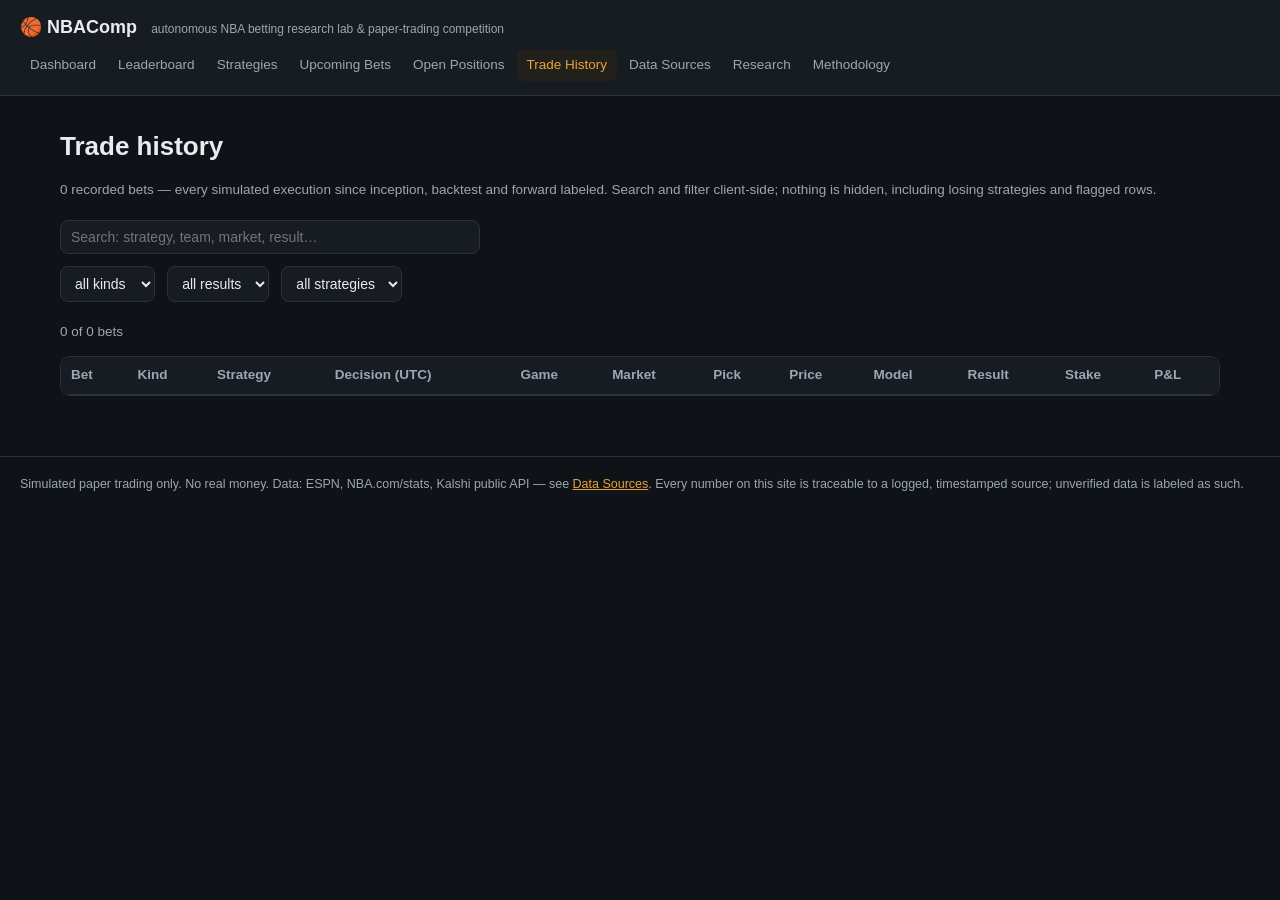
==== history.html @ b3c76310 "NBAComp v1: autonomous collection + backtest + paper-trading system, site, CI - Collectors: ESPN (sc" ====
<!DOCTYPE html>
<html lang="en"><head><meta charset="utf-8">
<meta name="viewport" content="width=device-width, initial-scale=1">
<title>Trade History — NBAComp</title>
<link rel="stylesheet" href="style.css"></head>
<body>
<header><div class="brand"><a href="index.html">🏀 NBAComp</a>
<span class="tag">autonomous NBA betting research lab &amp; paper-trading competition</span></div>
<nav><a href="index.html">Dashboard</a><a href="leaderboard.html">Leaderboard</a><a href="strategies.html">Strategies</a><a href="upcoming.html">Upcoming Bets</a><a href="positions.html">Open Positions</a><a href="history.html" class="active">Trade History</a><a href="sources.html">Data Sources</a><a href="research.html">Research</a><a href="methodology.html">Methodology</a></nav></header>
<main>
<h1>Trade history</h1>
<p class="muted">0 recorded bets — every simulated execution since inception, backtest and forward
labeled. Search and filter client-side; nothing is hidden, including losing strategies and flagged rows.</p>
<input id="q" type="search" placeholder="Search: strategy, team, market, result…">
<div class="filters">
  <select id="f_kind"><option value="">all kinds</option><option>forward</option><option>backtest</option></select>
  <select id="f_result"><option value="">all results</option><option>win</option><option>loss</option>
    <option>push</option><option>pending</option></select>
  <select id="f_strat"><option value="">all strategies</option></select>
</div>
<p id="count" class="muted"></p>
<div class="twrap"><table id="hist"><thead><tr>
<th>Bet</th><th>Kind</th><th>Strategy</th><th>Decision (UTC)</th><th>Game</th><th>Market</th>
<th>Pick</th><th>Price</th><th>Model</th><th>Result</th><th>Stake</th><th>P&L</th></tr></thead>
<tbody></tbody></table></div>
<script>
const DATA = [];
const tb = document.querySelector('#hist tbody');
const sel = document.getElementById('f_strat');
[...new Set(DATA.map(d => d.username))].sort().forEach(u => {
  const o = document.createElement('option'); o.textContent = u; sel.appendChild(o);});
function render() {
  const q = document.getElementById('q').value.toLowerCase();
  const k = document.getElementById('f_kind').value;
  const rs = document.getElementById('f_result').value;
  const st = document.getElementById('f_strat').value;
  const rows = DATA.filter(d =>
    (!k || d.kind === k) && (!rs || d.result === rs) && (!st || d.username === st) &&
    (!q || JSON.stringify(d).toLowerCase().includes(q)));
  document.getElementById('count').textContent = rows.length + ' of ' + DATA.length + ' bets';
  tb.innerHTML = rows.slice(0, 400).map(d =>
    `<tr><td class="mono">${d.bet_id}</td><td>${d.kind}</td>
     <td>${d.username}</td><td>${d.decision_utc}</td>
     <td>${d.game_label || ''}</td><td>${d.market}</td><td>${d.selection}</td>
     <td>${d.price} ${d.price_format}</td>
     <td>${d.model_prob == null ? '—' : (+d.model_prob).toFixed(3)}</td>
     <td class="${d.result}">${d.result}</td>
     <td>${$}${(d.stake_usd || 0).toFixed(2)}</td>
     <td class="${(d.pnl_usd || 0) >= 0 ? 'pos' : 'neg'}">${d.pnl_usd == null ? '—' : (+d.pnl_usd).toFixed(2)}</td></tr>`
  ).join('');
}
['q', 'f_kind', 'f_result', 'f_strat'].forEach(id =>
  document.getElementById(id).addEventListener('input', render));
render();
</script>
</main>
<footer>Simulated paper trading only. No real money. Data: ESPN, NBA.com/stats, Kalshi public API —
see <a href="sources.html">Data Sources</a>. Every number on this site is traceable to a logged,
timestamped source; unverified data is labeled as such.</footer>
</body></html>
---- style.css ----
:root { --bg:#0f1216; --panel:#171c23; --ink:#e8ecf1; --muted:#9aa7b4; --line:#2a323c;
        --accent:#e8a33d; --good:#3fb96b; --bad:#e05252; --mono:ui-monospace,Menlo,monospace; }
* { box-sizing:border-box; }
body { margin:0; background:var(--bg); color:var(--ink);
       font:15px/1.55 -apple-system,"Segoe UI",Roboto,Helvetica,Arial,sans-serif; }
header { padding:14px 20px; border-bottom:1px solid var(--line); background:var(--panel);
         position:sticky; top:0; z-index:5; }
.brand a { color:var(--ink); font-weight:700; font-size:18px; text-decoration:none; }
.brand .tag { color:var(--muted); margin-left:10px; font-size:12px; }
nav { margin-top:8px; display:flex; flex-wrap:wrap; gap:2px; }
nav a { color:var(--muted); text-decoration:none; padding:5px 10px; border-radius:6px; font-size:13.5px; }
nav a:hover { color:var(--ink); background:#222a34; }
nav a.active { color:var(--accent); background:#22201a; }
main { max-width:1200px; margin:0 auto; padding:20px; }
h1,h2 { font-weight:700; } h1 { font-size:26px; margin:.4em 0; } h2 { font-size:19px; margin-top:1.6em; }
a { color:var(--accent); }
.muted { color:var(--muted); font-size:13.5px; } .small { font-size:12px; }
.mono { font-family:var(--mono); font-size:12.5px; color:var(--muted); }
.hero { padding:18px 0 6px; } .hero h1 { margin:0 0 6px; }
.cards { display:grid; grid-template-columns:repeat(auto-fit,minmax(180px,1fr)); gap:12px; margin:14px 0; }
.card { background:var(--panel); border:1px solid var(--line); border-radius:10px; padding:12px 14px; }
.card .k { color:var(--muted); font-size:12.5px; } .card .v { font-size:22px; font-weight:700; margin-top:2px; }
.twrap { overflow-x:auto; border:1px solid var(--line); border-radius:10px; margin:10px 0; }
table { border-collapse:collapse; width:100%; font-size:13.5px; }
th { text-align:left; color:var(--muted); font-weight:600; padding:8px 10px; border-bottom:1px solid var(--line);
     white-space:nowrap; background:var(--panel); position:sticky; top:0;}
td { padding:7px 10px; border-bottom:1px solid var(--line); vertical-align:top; }
tr:last-child td { border-bottom:none; }
.win,.pos { color:var(--good); font-weight:600; } .loss,.neg,.bad { color:var(--bad); font-weight:600; }
.push,.void { color:var(--muted); }
.empty { color:var(--muted); background:var(--panel); border:1px dashed var(--line);
         padding:14px; border-radius:10px; }
.pill { display:inline-block; background:#222a34; color:var(--muted); border-radius:999px;
        padding:2px 10px; font-size:11.5px; margin-left:6px; vertical-align:middle; }
.pill.status { background:#1c2a22; color:var(--good); }
.strategy-card { background:var(--panel); border:1px solid var(--line); border-radius:12px;
                 padding:16px 20px; margin:18px 0; }
.strategy-card h2 { margin-top:0; } .username { color:var(--muted); margin-top:-6px; }
.rules { columns:1; } .perf { background:#12161c; border:1px solid var(--line); border-radius:8px;
         padding:8px 12px; margin:8px 0; font-size:13.5px; }
details { margin:8px 0; } summary { cursor:pointer; color:var(--muted); }
.research-item { background:var(--panel); border:1px solid var(--line); border-radius:10px;
                 padding:12px 16px; margin:12px 0; }
.research-item h3 { margin:0 0 6px; font-size:15.5px; }
input[type=search], select { background:var(--panel); color:var(--ink); border:1px solid var(--line);
        border-radius:8px; padding:8px 10px; font-size:14px; margin:6px 8px 6px 0; }
#q { width:min(420px,100%); }
.trigger { color:var(--muted); font-size:12.5px; }
code { background:#12161c; border:1px solid var(--line); border-radius:5px; padding:1px 5px;
       font-size:12.5px; }
footer { border-top:1px solid var(--line); color:var(--muted); font-size:12.5px;
         padding:18px 20px; margin-top:30px; }
@media (max-width:720px){ main{padding:12px;} .card .v{font-size:18px;} th,td{padding:6px 7px;} }
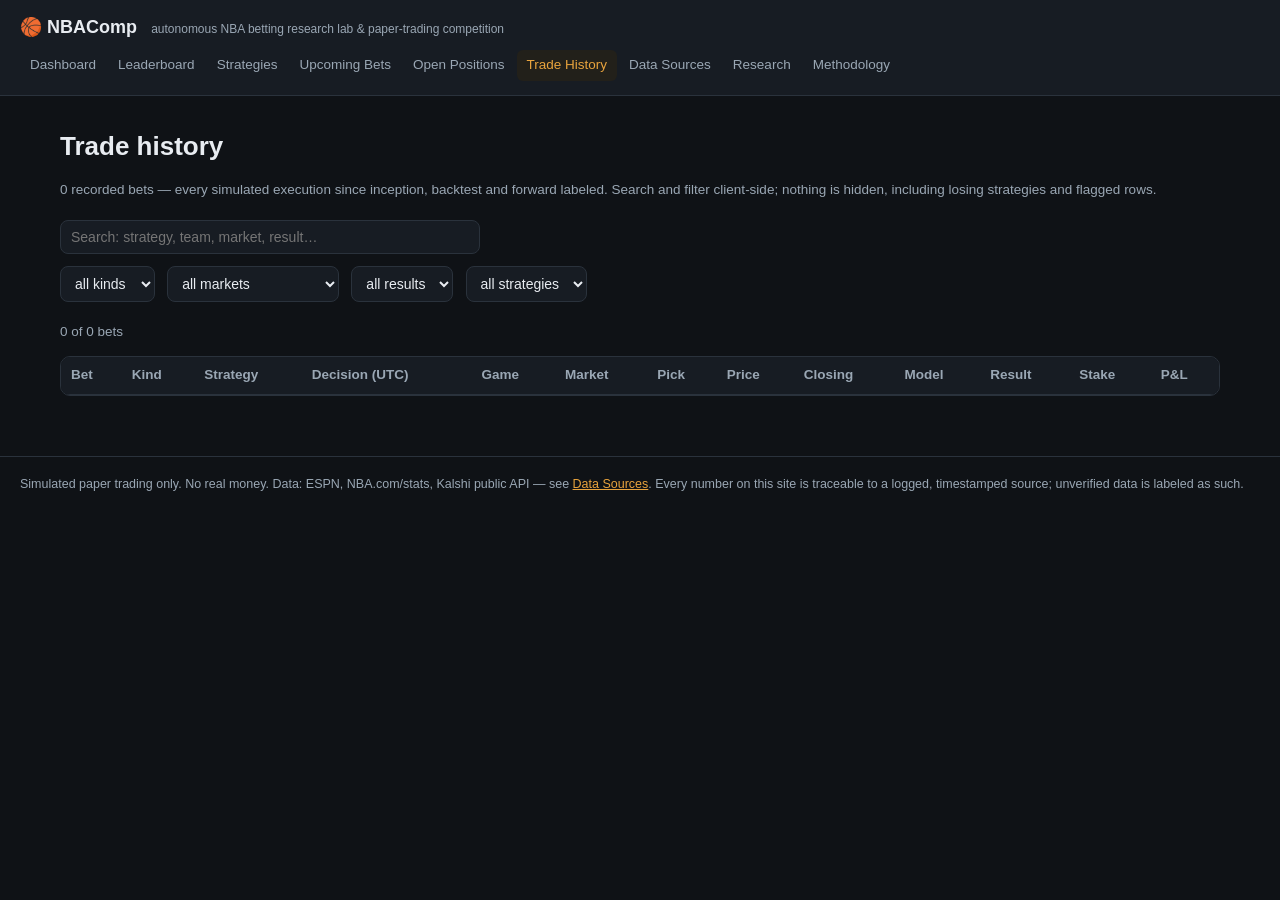
==== commit 8d5e2e98: "Pass 1+2+3: closing_price capture, audit exposure-cap, market filter on history, live/OT methodology" ====
--- a/history.html
+++ b/history.html
@@ -14,6 +14,9 @@
 <input id="q" type="search" placeholder="Search: strategy, team, market, result…">
 <div class="filters">
   <select id="f_kind"><option value="">all kinds</option><option>forward</option><option>backtest</option></select>
+  <select id="f_market"><option value="">all markets</option><option>kalshi:winner</option>
+    <option>total</option><option>kalshi:prop:rebounds</option>
+    <option>kalshi:prop:assists</option><option>kalshi:prop:points</option></select>
   <select id="f_result"><option value="">all results</option><option>win</option><option>loss</option>
     <option>push</option><option>pending</option></select>
   <select id="f_strat"><option value="">all strategies</option></select>
@@ -21,7 +24,7 @@
 <p id="count" class="muted"></p>
 <div class="twrap"><table id="hist"><thead><tr>
 <th>Bet</th><th>Kind</th><th>Strategy</th><th>Decision (UTC)</th><th>Game</th><th>Market</th>
-<th>Pick</th><th>Price</th><th>Model</th><th>Result</th><th>Stake</th><th>P&L</th></tr></thead>
+<th>Pick</th><th>Price</th><th>Closing</th><th>Model</th><th>Result</th><th>Stake</th><th>P&L</th></tr></thead>
 <tbody></tbody></table></div>
 <script>
 const DATA = [];
@@ -34,8 +37,10 @@
   const k = document.getElementById('f_kind').value;
   const rs = document.getElementById('f_result').value;
   const st = document.getElementById('f_strat').value;
+  const m = document.getElementById('f_market').value;
   const rows = DATA.filter(d =>
-    (!k || d.kind === k) && (!rs || d.result === rs) && (!st || d.username === st) &&
+    (!k || d.kind === k) && (!m || d.market === m) && (!rs || d.result === rs) &&
+    (!st || d.username === st) &&
     (!q || JSON.stringify(d).toLowerCase().includes(q)));
   document.getElementById('count').textContent = rows.length + ' of ' + DATA.length + ' bets';
   tb.innerHTML = rows.slice(0, 400).map(d =>
@@ -43,13 +48,14 @@
      <td>${d.username}</td><td>${d.decision_utc}</td>
      <td>${d.game_label || ''}</td><td>${d.market}</td><td>${d.selection}</td>
      <td>${d.price} ${d.price_format}</td>
+     <td>${d.closing_price == null ? '—' : (+d.closing_price).toFixed(1) + 'c'}</td>
      <td>${d.model_prob == null ? '—' : (+d.model_prob).toFixed(3)}</td>
      <td class="${d.result}">${d.result}</td>
      <td>${$}${(d.stake_usd || 0).toFixed(2)}</td>
      <td class="${(d.pnl_usd || 0) >= 0 ? 'pos' : 'neg'}">${d.pnl_usd == null ? '—' : (+d.pnl_usd).toFixed(2)}</td></tr>`
   ).join('');
 }
-['q', 'f_kind', 'f_result', 'f_strat'].forEach(id =>
+['q', 'f_kind', 'f_result', 'f_strat', 'f_market'].forEach(id =>
   document.getElementById(id).addEventListener('input', render));
 render();
 </script>
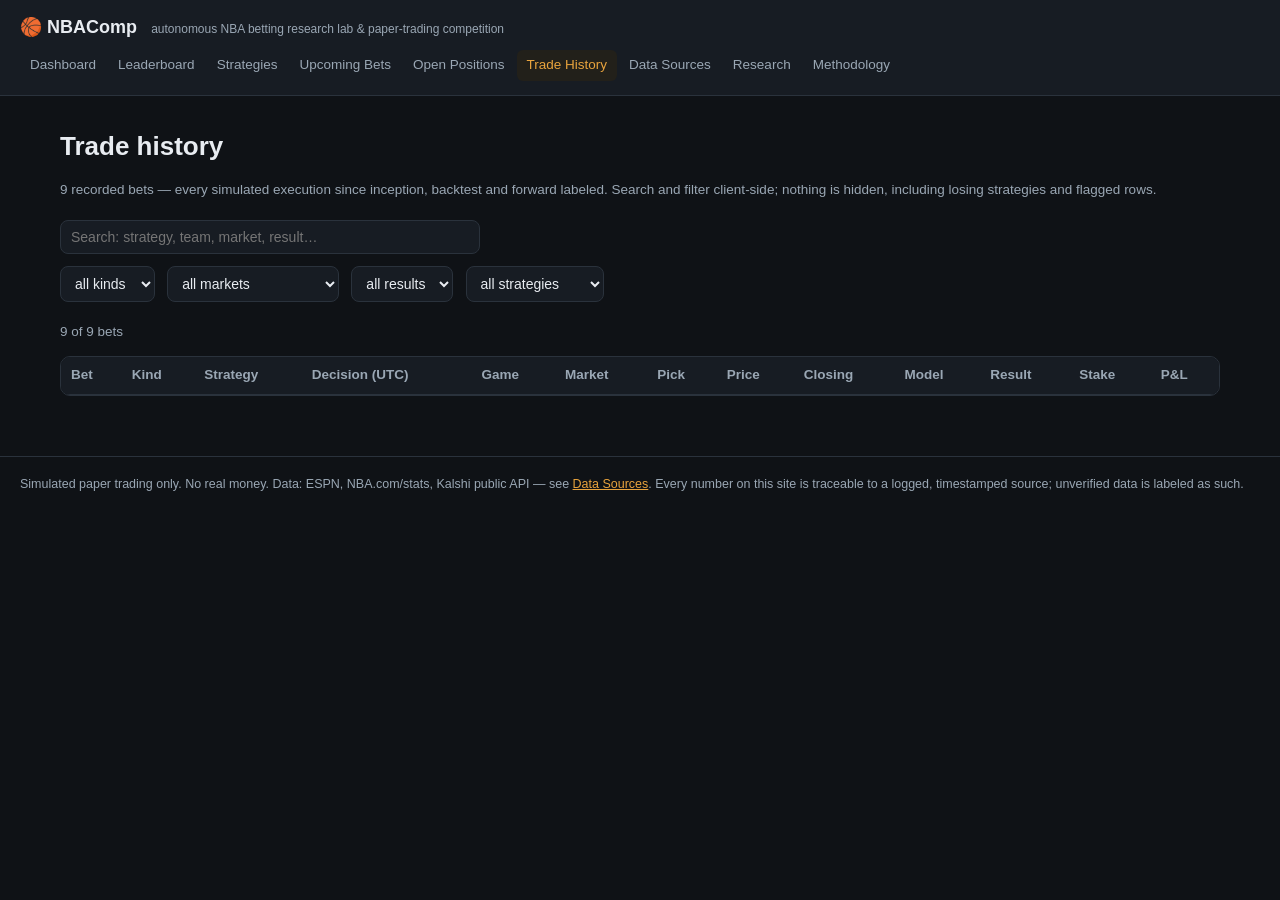
==== commit b8afcde9: "Bet integrity, new settlement paths, signal validation, BallDon'tLie source, first forward bets Pass" ====
--- a/history.html
+++ b/history.html
@@ -9,7 +9,7 @@
 <nav><a href="index.html">Dashboard</a><a href="leaderboard.html">Leaderboard</a><a href="strategies.html">Strategies</a><a href="upcoming.html">Upcoming Bets</a><a href="positions.html">Open Positions</a><a href="history.html" class="active">Trade History</a><a href="sources.html">Data Sources</a><a href="research.html">Research</a><a href="methodology.html">Methodology</a></nav></header>
 <main>
 <h1>Trade history</h1>
-<p class="muted">0 recorded bets — every simulated execution since inception, backtest and forward
+<p class="muted">9 recorded bets — every simulated execution since inception, backtest and forward
 labeled. Search and filter client-side; nothing is hidden, including losing strategies and flagged rows.</p>
 <input id="q" type="search" placeholder="Search: strategy, team, market, result…">
 <div class="filters">
@@ -27,7 +27,7 @@
 <th>Pick</th><th>Price</th><th>Closing</th><th>Model</th><th>Result</th><th>Stake</th><th>P&L</th></tr></thead>
 <tbody></tbody></table></div>
 <script>
-const DATA = [];
+const DATA = [{"bet_id": "fo-3b23008759eed538", "kind": "forward", "run_id": "forward", "strategy_id": "NBA-002", "username": "PacePulsePete", "decision_utc": "2026-09-21T04:34:04Z", "game_id": "espn:401909090", "game_label": "OKC @ SAS 2026-10-20", "tipoff_utc": "2026-10-21T01:30Z", "market": "total", "selection": "under 230.5", "side": "under", "price": -110.0, "price_format": "american", "source": "line: espn snapshot or kalshi strike", "source_ts": "2026-09-21T04:34:04Z", "model_prob": 0.7497123010327863, "market_prob": 0.524, "edge": 0.22571230103278628, "stake_usd": 30.0, "to_win_usd": 27.27, "execution_status": "simulated_fill", "contracts": 0, "fill_price": -110.0, "fee_usd": 0.0, "closing_price": null, "result": "pending", "settlement_utc": null, "settlement_source": null, "pnl_usd": null, "roi": null, "verification": "PRICED-ASSUMPTION: no free historical totals price source; simulated at standard -110. Labeled, not hidden.", "notes": "model total 215.0 vs line 230.5 (-15.5)", "strategy_version": "1.0.0"}, {"bet_id": "fo-2465213a43213105", "kind": "forward", "run_id": "forward", "strategy_id": "NBA-002", "username": "PacePulsePete", "decision_utc": "2026-09-21T04:34:04Z", "game_id": "espn:401909091", "game_label": "MIN @ MIA 2026-10-21", "tipoff_utc": "2026-10-21T23:30Z", "market": "total", "selection": "under 242.5", "side": "under", "price": -110.0, "price_format": "american", "source": "line: espn snapshot or kalshi strike", "source_ts": "2026-09-21T04:34:04Z", "model_prob": 0.829737801676319, "market_prob": 0.524, "edge": 0.30573780167631903, "stake_usd": 29.1, "to_win_usd": 26.45, "execution_status": "simulated_fill", "contracts": 0, "fill_price": -110.0, "fee_usd": 0.0, "closing_price": null, "result": "pending", "settlement_utc": null, "settlement_source": null, "pnl_usd": null, "roi": null, "verification": "PRICED-ASSUMPTION: no free historical totals price source; simulated at standard -110. Labeled, not hidden.", "notes": "model total 220.6 vs line 242.5 (-21.9)", "strategy_version": "1.0.0"}, {"bet_id": "fo-8c3f196e348dad6d", "kind": "forward", "run_id": "forward", "strategy_id": "NBA-002", "username": "PacePulsePete", "decision_utc": "2026-09-21T04:34:04Z", "game_id": "espn:401909838", "game_label": "UTA @ MEM 2026-10-21", "tipoff_utc": "2026-10-22T00:00Z", "market": "total", "selection": "under 241.5", "side": "under", "price": -110.0, "price_format": "american", "source": "line: espn snapshot or kalshi strike", "source_ts": "2026-09-21T04:34:04Z", "model_prob": 0.6890670149733318, "market_prob": 0.524, "edge": 0.16506701497333176, "stake_usd": 28.23, "to_win_usd": 25.66, "execution_status": "simulated_fill", "contracts": 0, "fill_price": -110.0, "fee_usd": 0.0, "closing_price": null, "result": "pending", "settlement_utc": null, "settlement_source": null, "pnl_usd": null, "roi": null, "verification": "PRICED-ASSUMPTION: no free historical totals price source; simulated at standard -110. Labeled, not hidden.", "notes": "model total 230.2 vs line 241.5 (-11.3)", "strategy_version": "1.0.0"}, {"bet_id": "fo-d118a58ba42e5c41", "kind": "forward", "run_id": "forward", "strategy_id": "NBA-002", "username": "PacePulsePete", "decision_utc": "2026-09-21T04:34:04Z", "game_id": "espn:401909839", "game_label": "IND @ NOP 2026-10-21", "tipoff_utc": "2026-10-22T00:00Z", "market": "total", "selection": "under 242.5", "side": "under", "price": -110.0, "price_format": "american", "source": "line: espn snapshot or kalshi strike", "source_ts": "2026-09-21T04:34:04Z", "model_prob": 0.7059724035778527, "market_prob": 0.524, "edge": 0.18197240357785271, "stake_usd": 27.38, "to_win_usd": 24.89, "execution_status": "simulated_fill", "contracts": 0, "fill_price": -110.0, "fee_usd": 0.0, "closing_price": null, "result": "pending", "settlement_utc": null, "settlement_source": null, "pnl_usd": null, "roi": null, "verification": "PRICED-ASSUMPTION: no free historical totals price source; simulated at standard -110. Labeled, not hidden.", "notes": "model total 230.0 vs line 242.5 (-12.5)", "strategy_version": "1.0.0"}, {"bet_id": "fo-620174966c76e90c", "kind": "forward", "run_id": "forward", "strategy_id": "NBA-002", "username": "PacePulsePete", "decision_utc": "2026-09-21T04:34:04Z", "game_id": "espn:401909840", "game_label": "DAL @ HOU 2026-10-21", "tipoff_utc": "2026-10-22T00:30Z", "market": "total", "selection": "under 227.5", "side": "under", "price": -110.0, "price_format": "american", "source": "line: espn snapshot or kalshi strike", "source_ts": "2026-09-21T04:34:04Z", "model_prob": 0.6478983671080172, "market_prob": 0.524, "edge": 0.12389836710801716, "stake_usd": 26.56, "to_win_usd": 24.14, "execution_status": "simulated_fill", "contracts": 0, "fill_price": -110.0, "fee_usd": 0.0, "closing_price": null, "result": "pending", "settlement_utc": null, "settlement_source": null, "pnl_usd": null, "roi": null, "verification": "PRICED-ASSUMPTION: no free historical totals price source; simulated at standard -110. Labeled, not hidden.", "notes": "model total 218.8 vs line 227.5 (-8.7)", "strategy_version": "1.0.0"}, {"bet_id": "fo-ebd39e0b81dea98e", "kind": "forward", "run_id": "forward", "strategy_id": "NBA-002", "username": "PacePulsePete", "decision_utc": "2026-09-21T04:34:04Z", "game_id": "espn:401909841", "game_label": "PHX @ POR 2026-10-21", "tipoff_utc": "2026-10-22T02:00Z", "market": "total", "selection": "under 235.5", "side": "under", "price": -110.0, "price_format": "american", "source": "line: espn snapshot or kalshi strike", "source_ts": "2026-09-21T04:34:04Z", "model_prob": 0.712153584233367, "market_prob": 0.524, "edge": 0.18815358423336703, "stake_usd": 25.76, "to_win_usd": 23.42, "execution_status": "simulated_fill", "contracts": 0, "fill_price": -110.0, "fee_usd": 0.0, "closing_price": null, "result": "pending", "settlement_utc": null, "settlement_source": null, "pnl_usd": null, "roi": null, "verification": "PRICED-ASSUMPTION: no free historical totals price source; simulated at standard -110. Labeled, not hidden.", "notes": "model total 222.6 vs line 235.5 (-12.9)", "strategy_version": "1.0.0"}, {"bet_id": "fo-70ee1a6dc3d56b0b", "kind": "forward", "run_id": "forward", "strategy_id": "NBA-002", "username": "PacePulsePete", "decision_utc": "2026-09-21T04:34:04Z", "game_id": "espn:401909094", "game_label": "DEN @ OKC 2026-10-22", "tipoff_utc": "2026-10-23T01:30Z", "market": "total", "selection": "under 232.5", "side": "under", "price": -110.0, "price_format": "american", "source": "line: espn snapshot or kalshi strike", "source_ts": "2026-09-21T04:34:04Z", "model_prob": 0.6546166413805494, "market_prob": 0.524, "edge": 0.1306166413805494, "stake_usd": 24.99, "to_win_usd": 22.72, "execution_status": "simulated_fill", "contracts": 0, "fill_price": -110.0, "fee_usd": 0.0, "closing_price": null, "result": "pending", "settlement_utc": null, "settlement_source": null, "pnl_usd": null, "roi": null, "verification": "PRICED-ASSUMPTION: no free historical totals price source; simulated at standard -110. Labeled, not hidden.", "notes": "model total 223.4 vs line 232.5 (-9.1)", "strategy_version": "1.0.0"}, {"bet_id": "fo-d48ae1e5ae807a46", "kind": "forward", "run_id": "forward", "strategy_id": "NBA-002", "username": "PacePulsePete", "decision_utc": "2026-09-21T04:34:04Z", "game_id": "espn:401909282", "game_label": "IND @ MIA 2026-10-30", "tipoff_utc": "2026-10-31T00:00Z", "market": "total", "selection": "under 241.5", "side": "under", "price": -110.0, "price_format": "american", "source": "line: espn snapshot or kalshi strike", "source_ts": "2026-09-21T04:34:04Z", "model_prob": 0.7511130463824878, "market_prob": 0.524, "edge": 0.22711304638248775, "stake_usd": 24.24, "to_win_usd": 22.03, "execution_status": "simulated_fill", "contracts": 0, "fill_price": -110.0, "fee_usd": 0.0, "closing_price": null, "result": "pending", "settlement_utc": null, "settlement_source": null, "pnl_usd": null, "roi": null, "verification": "PRICED-ASSUMPTION: no free historical totals price source; simulated at standard -110. Labeled, not hidden.", "notes": "model total 225.9 vs line 241.5 (-15.6)", "strategy_version": "1.0.0"}, {"bet_id": "fo-ddb6699eb54471ed", "kind": "forward", "run_id": "forward", "strategy_id": "NBA-002", "username": "PacePulsePete", "decision_utc": "2026-09-21T04:34:04Z", "game_id": "espn:401909283", "game_label": "HOU @ DAL 2026-10-30", "tipoff_utc": "2026-10-31T00:00Z", "market": "total", "selection": "under 227.5", "side": "under", "price": -110.0, "price_format": "american", "source": "line: espn snapshot or kalshi strike", "source_ts": "2026-09-21T04:34:04Z", "model_prob": 0.6478983671080172, "market_prob": 0.524, "edge": 0.12389836710801716, "stake_usd": 23.51, "to_win_usd": 21.37, "execution_status": "simulated_fill", "contracts": 0, "fill_price": -110.0, "fee_usd": 0.0, "closing_price": null, "result": "pending", "settlement_utc": null, "settlement_source": null, "pnl_usd": null, "roi": null, "verification": "PRICED-ASSUMPTION: no free historical totals price source; simulated at standard -110. Labeled, not hidden.", "notes": "model total 218.8 vs line 227.5 (-8.7)", "strategy_version": "1.0.0"}];
 const tb = document.querySelector('#hist tbody');
 const sel = document.getElementById('f_strat');
 [...new Set(DATA.map(d => d.username))].sort().forEach(u => {
--- a/style.css
+++ b/style.css
@@ -52,3 +52,27 @@
 footer { border-top:1px solid var(--line); color:var(--muted); font-size:12.5px;
          padding:18px 20px; margin-top:30px; }
 @media (max-width:720px){ main{padding:12px;} .card .v{font-size:18px;} th,td{padding:6px 7px;} }
+/* --- competition leaderboard (NFLComp-style board) --- */
+.cards.kpis { grid-template-columns:repeat(auto-fit,minmax(160px,1fr)); }
+.cards.kpis .v { font-size:26px; }
+.cards.kpis .small-v { font-size:17px; word-break:break-all; }
+.card .s { color:var(--muted); font-size:11.5px; margin-top:2px; }
+.lb-controls { display:flex; flex-wrap:wrap; gap:10px; align-items:center; margin:10px 0; }
+.kind-toggle { display:flex; gap:6px; }
+.fbtn { background:var(--panel); color:var(--muted); border:1px solid var(--line);
+       border-radius:999px; padding:5px 13px; font-size:12.5px; cursor:pointer; }
+.fbtn:hover { color:var(--ink); border-color:var(--accent); }
+.fbtn.on { color:var(--accent); border-color:var(--accent); background:#22201a; font-weight:600; }
+.pills { display:flex; flex-wrap:wrap; gap:6px; margin:8px 0 4px; }
+#lb_q { flex:1; min-width:200px; }
+th.sortable { cursor:pointer; user-select:none; }
+th.sortable:hover { color:var(--accent); }
+.medal { display:inline-block; min-width:34px; text-align:center; border-radius:6px; padding:1px 6px; }
+.m1 { background:#3a2f14; color:#f2c94c; } .m2 { background:#2b3038; color:#cfd6de; }
+.m3 { background:#33241a; color:#e09a5f; }
+.st { display:inline-block; border-radius:999px; padding:2px 10px; font-size:11px;
+     font-weight:600; white-space:nowrap; background:#222a34; color:var(--muted); }
+.st-active, .st-active--open-bets- { background:#1c2a22; color:var(--good); }
+.st-awaiting-opportunity { background:#232a33; color:var(--muted); }
+.st-backtested { background:#1d2634; color:#6aa8e8; }
+.st-no-historical-data { background:#232a33; color:var(--muted); }
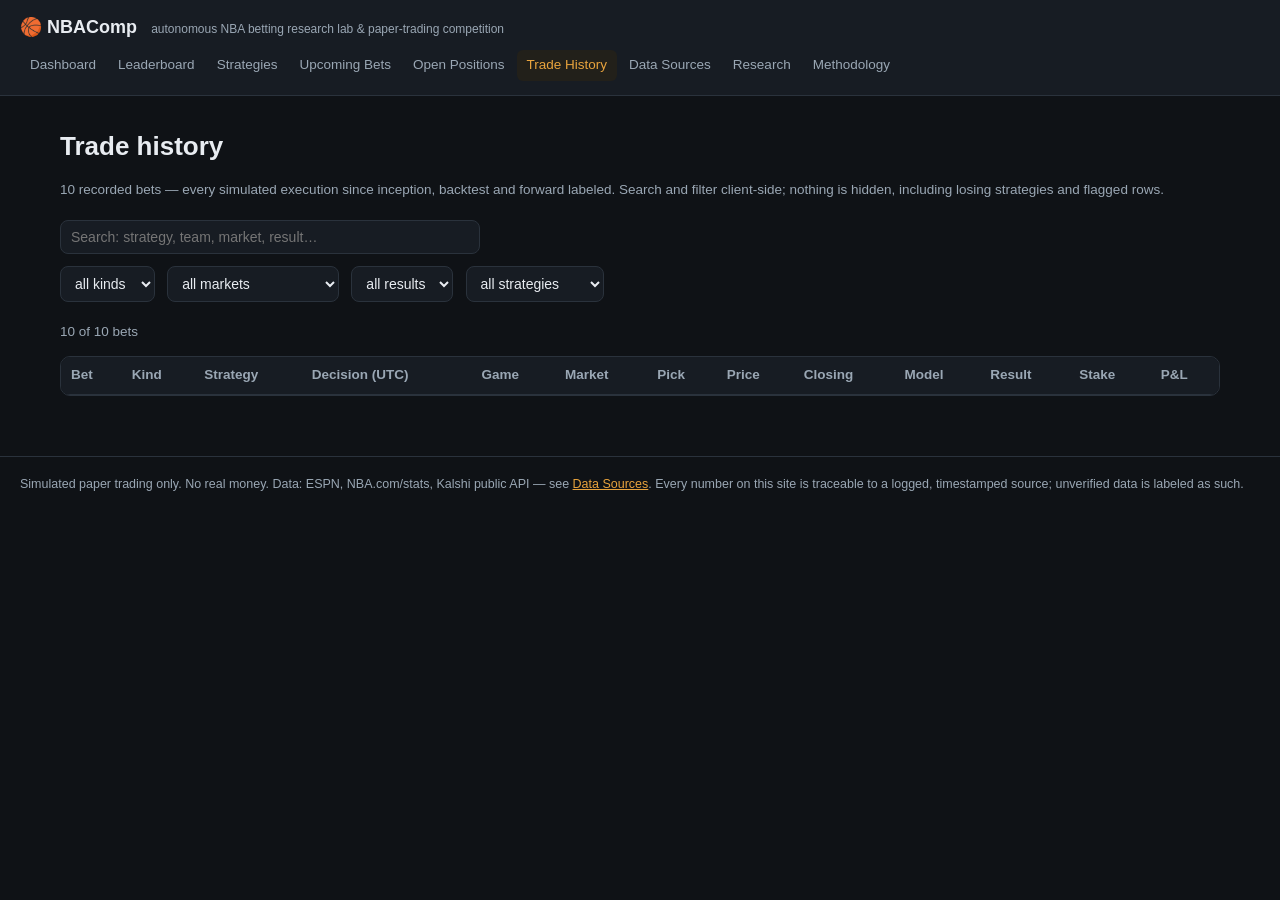
==== commit d48cf924: "[auto] collect + pipeline + site build 2026-09-21T04:43:08Z" ====
--- a/history.html
+++ b/history.html
@@ -9,7 +9,7 @@
 <nav><a href="index.html">Dashboard</a><a href="leaderboard.html">Leaderboard</a><a href="strategies.html">Strategies</a><a href="upcoming.html">Upcoming Bets</a><a href="positions.html">Open Positions</a><a href="history.html" class="active">Trade History</a><a href="sources.html">Data Sources</a><a href="research.html">Research</a><a href="methodology.html">Methodology</a></nav></header>
 <main>
 <h1>Trade history</h1>
-<p class="muted">9 recorded bets — every simulated execution since inception, backtest and forward
+<p class="muted">10 recorded bets — every simulated execution since inception, backtest and forward
 labeled. Search and filter client-side; nothing is hidden, including losing strategies and flagged rows.</p>
 <input id="q" type="search" placeholder="Search: strategy, team, market, result…">
 <div class="filters">
@@ -27,7 +27,7 @@
 <th>Pick</th><th>Price</th><th>Closing</th><th>Model</th><th>Result</th><th>Stake</th><th>P&L</th></tr></thead>
 <tbody></tbody></table></div>
 <script>
-const DATA = [{"bet_id": "fo-3b23008759eed538", "kind": "forward", "run_id": "forward", "strategy_id": "NBA-002", "username": "PacePulsePete", "decision_utc": "2026-09-21T04:34:04Z", "game_id": "espn:401909090", "game_label": "OKC @ SAS 2026-10-20", "tipoff_utc": "2026-10-21T01:30Z", "market": "total", "selection": "under 230.5", "side": "under", "price": -110.0, "price_format": "american", "source": "line: espn snapshot or kalshi strike", "source_ts": "2026-09-21T04:34:04Z", "model_prob": 0.7497123010327863, "market_prob": 0.524, "edge": 0.22571230103278628, "stake_usd": 30.0, "to_win_usd": 27.27, "execution_status": "simulated_fill", "contracts": 0, "fill_price": -110.0, "fee_usd": 0.0, "closing_price": null, "result": "pending", "settlement_utc": null, "settlement_source": null, "pnl_usd": null, "roi": null, "verification": "PRICED-ASSUMPTION: no free historical totals price source; simulated at standard -110. Labeled, not hidden.", "notes": "model total 215.0 vs line 230.5 (-15.5)", "strategy_version": "1.0.0"}, {"bet_id": "fo-2465213a43213105", "kind": "forward", "run_id": "forward", "strategy_id": "NBA-002", "username": "PacePulsePete", "decision_utc": "2026-09-21T04:34:04Z", "game_id": "espn:401909091", "game_label": "MIN @ MIA 2026-10-21", "tipoff_utc": "2026-10-21T23:30Z", "market": "total", "selection": "under 242.5", "side": "under", "price": -110.0, "price_format": "american", "source": "line: espn snapshot or kalshi strike", "source_ts": "2026-09-21T04:34:04Z", "model_prob": 0.829737801676319, "market_prob": 0.524, "edge": 0.30573780167631903, "stake_usd": 29.1, "to_win_usd": 26.45, "execution_status": "simulated_fill", "contracts": 0, "fill_price": -110.0, "fee_usd": 0.0, "closing_price": null, "result": "pending", "settlement_utc": null, "settlement_source": null, "pnl_usd": null, "roi": null, "verification": "PRICED-ASSUMPTION: no free historical totals price source; simulated at standard -110. Labeled, not hidden.", "notes": "model total 220.6 vs line 242.5 (-21.9)", "strategy_version": "1.0.0"}, {"bet_id": "fo-8c3f196e348dad6d", "kind": "forward", "run_id": "forward", "strategy_id": "NBA-002", "username": "PacePulsePete", "decision_utc": "2026-09-21T04:34:04Z", "game_id": "espn:401909838", "game_label": "UTA @ MEM 2026-10-21", "tipoff_utc": "2026-10-22T00:00Z", "market": "total", "selection": "under 241.5", "side": "under", "price": -110.0, "price_format": "american", "source": "line: espn snapshot or kalshi strike", "source_ts": "2026-09-21T04:34:04Z", "model_prob": 0.6890670149733318, "market_prob": 0.524, "edge": 0.16506701497333176, "stake_usd": 28.23, "to_win_usd": 25.66, "execution_status": "simulated_fill", "contracts": 0, "fill_price": -110.0, "fee_usd": 0.0, "closing_price": null, "result": "pending", "settlement_utc": null, "settlement_source": null, "pnl_usd": null, "roi": null, "verification": "PRICED-ASSUMPTION: no free historical totals price source; simulated at standard -110. Labeled, not hidden.", "notes": "model total 230.2 vs line 241.5 (-11.3)", "strategy_version": "1.0.0"}, {"bet_id": "fo-d118a58ba42e5c41", "kind": "forward", "run_id": "forward", "strategy_id": "NBA-002", "username": "PacePulsePete", "decision_utc": "2026-09-21T04:34:04Z", "game_id": "espn:401909839", "game_label": "IND @ NOP 2026-10-21", "tipoff_utc": "2026-10-22T00:00Z", "market": "total", "selection": "under 242.5", "side": "under", "price": -110.0, "price_format": "american", "source": "line: espn snapshot or kalshi strike", "source_ts": "2026-09-21T04:34:04Z", "model_prob": 0.7059724035778527, "market_prob": 0.524, "edge": 0.18197240357785271, "stake_usd": 27.38, "to_win_usd": 24.89, "execution_status": "simulated_fill", "contracts": 0, "fill_price": -110.0, "fee_usd": 0.0, "closing_price": null, "result": "pending", "settlement_utc": null, "settlement_source": null, "pnl_usd": null, "roi": null, "verification": "PRICED-ASSUMPTION: no free historical totals price source; simulated at standard -110. Labeled, not hidden.", "notes": "model total 230.0 vs line 242.5 (-12.5)", "strategy_version": "1.0.0"}, {"bet_id": "fo-620174966c76e90c", "kind": "forward", "run_id": "forward", "strategy_id": "NBA-002", "username": "PacePulsePete", "decision_utc": "2026-09-21T04:34:04Z", "game_id": "espn:401909840", "game_label": "DAL @ HOU 2026-10-21", "tipoff_utc": "2026-10-22T00:30Z", "market": "total", "selection": "under 227.5", "side": "under", "price": -110.0, "price_format": "american", "source": "line: espn snapshot or kalshi strike", "source_ts": "2026-09-21T04:34:04Z", "model_prob": 0.6478983671080172, "market_prob": 0.524, "edge": 0.12389836710801716, "stake_usd": 26.56, "to_win_usd": 24.14, "execution_status": "simulated_fill", "contracts": 0, "fill_price": -110.0, "fee_usd": 0.0, "closing_price": null, "result": "pending", "settlement_utc": null, "settlement_source": null, "pnl_usd": null, "roi": null, "verification": "PRICED-ASSUMPTION: no free historical totals price source; simulated at standard -110. Labeled, not hidden.", "notes": "model total 218.8 vs line 227.5 (-8.7)", "strategy_version": "1.0.0"}, {"bet_id": "fo-ebd39e0b81dea98e", "kind": "forward", "run_id": "forward", "strategy_id": "NBA-002", "username": "PacePulsePete", "decision_utc": "2026-09-21T04:34:04Z", "game_id": "espn:401909841", "game_label": "PHX @ POR 2026-10-21", "tipoff_utc": "2026-10-22T02:00Z", "market": "total", "selection": "under 235.5", "side": "under", "price": -110.0, "price_format": "american", "source": "line: espn snapshot or kalshi strike", "source_ts": "2026-09-21T04:34:04Z", "model_prob": 0.712153584233367, "market_prob": 0.524, "edge": 0.18815358423336703, "stake_usd": 25.76, "to_win_usd": 23.42, "execution_status": "simulated_fill", "contracts": 0, "fill_price": -110.0, "fee_usd": 0.0, "closing_price": null, "result": "pending", "settlement_utc": null, "settlement_source": null, "pnl_usd": null, "roi": null, "verification": "PRICED-ASSUMPTION: no free historical totals price source; simulated at standard -110. Labeled, not hidden.", "notes": "model total 222.6 vs line 235.5 (-12.9)", "strategy_version": "1.0.0"}, {"bet_id": "fo-70ee1a6dc3d56b0b", "kind": "forward", "run_id": "forward", "strategy_id": "NBA-002", "username": "PacePulsePete", "decision_utc": "2026-09-21T04:34:04Z", "game_id": "espn:401909094", "game_label": "DEN @ OKC 2026-10-22", "tipoff_utc": "2026-10-23T01:30Z", "market": "total", "selection": "under 232.5", "side": "under", "price": -110.0, "price_format": "american", "source": "line: espn snapshot or kalshi strike", "source_ts": "2026-09-21T04:34:04Z", "model_prob": 0.6546166413805494, "market_prob": 0.524, "edge": 0.1306166413805494, "stake_usd": 24.99, "to_win_usd": 22.72, "execution_status": "simulated_fill", "contracts": 0, "fill_price": -110.0, "fee_usd": 0.0, "closing_price": null, "result": "pending", "settlement_utc": null, "settlement_source": null, "pnl_usd": null, "roi": null, "verification": "PRICED-ASSUMPTION: no free historical totals price source; simulated at standard -110. Labeled, not hidden.", "notes": "model total 223.4 vs line 232.5 (-9.1)", "strategy_version": "1.0.0"}, {"bet_id": "fo-d48ae1e5ae807a46", "kind": "forward", "run_id": "forward", "strategy_id": "NBA-002", "username": "PacePulsePete", "decision_utc": "2026-09-21T04:34:04Z", "game_id": "espn:401909282", "game_label": "IND @ MIA 2026-10-30", "tipoff_utc": "2026-10-31T00:00Z", "market": "total", "selection": "under 241.5", "side": "under", "price": -110.0, "price_format": "american", "source": "line: espn snapshot or kalshi strike", "source_ts": "2026-09-21T04:34:04Z", "model_prob": 0.7511130463824878, "market_prob": 0.524, "edge": 0.22711304638248775, "stake_usd": 24.24, "to_win_usd": 22.03, "execution_status": "simulated_fill", "contracts": 0, "fill_price": -110.0, "fee_usd": 0.0, "closing_price": null, "result": "pending", "settlement_utc": null, "settlement_source": null, "pnl_usd": null, "roi": null, "verification": "PRICED-ASSUMPTION: no free historical totals price source; simulated at standard -110. Labeled, not hidden.", "notes": "model total 225.9 vs line 241.5 (-15.6)", "strategy_version": "1.0.0"}, {"bet_id": "fo-ddb6699eb54471ed", "kind": "forward", "run_id": "forward", "strategy_id": "NBA-002", "username": "PacePulsePete", "decision_utc": "2026-09-21T04:34:04Z", "game_id": "espn:401909283", "game_label": "HOU @ DAL 2026-10-30", "tipoff_utc": "2026-10-31T00:00Z", "market": "total", "selection": "under 227.5", "side": "under", "price": -110.0, "price_format": "american", "source": "line: espn snapshot or kalshi strike", "source_ts": "2026-09-21T04:34:04Z", "model_prob": 0.6478983671080172, "market_prob": 0.524, "edge": 0.12389836710801716, "stake_usd": 23.51, "to_win_usd": 21.37, "execution_status": "simulated_fill", "contracts": 0, "fill_price": -110.0, "fee_usd": 0.0, "closing_price": null, "result": "pending", "settlement_utc": null, "settlement_source": null, "pnl_usd": null, "roi": null, "verification": "PRICED-ASSUMPTION: no free historical totals price source; simulated at standard -110. Labeled, not hidden.", "notes": "model total 218.8 vs line 227.5 (-8.7)", "strategy_version": "1.0.0"}];
+const DATA = [{"bet_id": "fo-7d24e2d7fe1c93cf", "kind": "forward", "run_id": "forward", "strategy_id": "NBA-002", "username": "PacePulsePete", "decision_utc": "2026-09-21T04:43:07Z", "game_id": "espn:401909089", "game_label": "PHI @ NYK 2026-10-20", "tipoff_utc": "2026-10-20T23:00Z", "market": "total", "selection": "under 231.5", "side": "under", "price": -110.0, "price_format": "american", "source": "line: espn snapshot or kalshi strike", "source_ts": "2026-09-21T04:43:07Z", "model_prob": 0.7127667328386137, "market_prob": 0.524, "edge": 0.18876673283861367, "stake_usd": 22.81, "to_win_usd": 20.73, "execution_status": "simulated_fill", "contracts": 0, "fill_price": -110.0, "fee_usd": 0.0, "closing_price": null, "result": "pending", "settlement_utc": null, "settlement_source": null, "pnl_usd": null, "roi": null, "verification": "PRICED-ASSUMPTION: no free historical totals price source; simulated at standard -110. Labeled, not hidden.", "notes": "model total 218.6 vs line 231.5 (-12.9)", "strategy_version": "1.0.0"}, {"bet_id": "fo-3b23008759eed538", "kind": "forward", "run_id": "forward", "strategy_id": "NBA-002", "username": "PacePulsePete", "decision_utc": "2026-09-21T04:34:04Z", "game_id": "espn:401909090", "game_label": "OKC @ SAS 2026-10-20", "tipoff_utc": "2026-10-21T01:30Z", "market": "total", "selection": "under 230.5", "side": "under", "price": -110.0, "price_format": "american", "source": "line: espn snapshot or kalshi strike", "source_ts": "2026-09-21T04:34:04Z", "model_prob": 0.7497123010327863, "market_prob": 0.524, "edge": 0.22571230103278628, "stake_usd": 30.0, "to_win_usd": 27.27, "execution_status": "simulated_fill", "contracts": 0, "fill_price": -110.0, "fee_usd": 0.0, "closing_price": null, "result": "pending", "settlement_utc": null, "settlement_source": null, "pnl_usd": null, "roi": null, "verification": "PRICED-ASSUMPTION: no free historical totals price source; simulated at standard -110. Labeled, not hidden.", "notes": "model total 215.0 vs line 230.5 (-15.5)", "strategy_version": "1.0.0"}, {"bet_id": "fo-2465213a43213105", "kind": "forward", "run_id": "forward", "strategy_id": "NBA-002", "username": "PacePulsePete", "decision_utc": "2026-09-21T04:34:04Z", "game_id": "espn:401909091", "game_label": "MIN @ MIA 2026-10-21", "tipoff_utc": "2026-10-21T23:30Z", "market": "total", "selection": "under 242.5", "side": "under", "price": -110.0, "price_format": "american", "source": "line: espn snapshot or kalshi strike", "source_ts": "2026-09-21T04:34:04Z", "model_prob": 0.829737801676319, "market_prob": 0.524, "edge": 0.30573780167631903, "stake_usd": 29.1, "to_win_usd": 26.45, "execution_status": "simulated_fill", "contracts": 0, "fill_price": -110.0, "fee_usd": 0.0, "closing_price": null, "result": "pending", "settlement_utc": null, "settlement_source": null, "pnl_usd": null, "roi": null, "verification": "PRICED-ASSUMPTION: no free historical totals price source; simulated at standard -110. Labeled, not hidden.", "notes": "model total 220.6 vs line 242.5 (-21.9)", "strategy_version": "1.0.0"}, {"bet_id": "fo-8c3f196e348dad6d", "kind": "forward", "run_id": "forward", "strategy_id": "NBA-002", "username": "PacePulsePete", "decision_utc": "2026-09-21T04:34:04Z", "game_id": "espn:401909838", "game_label": "UTA @ MEM 2026-10-21", "tipoff_utc": "2026-10-22T00:00Z", "market": "total", "selection": "under 241.5", "side": "under", "price": -110.0, "price_format": "american", "source": "line: espn snapshot or kalshi strike", "source_ts": "2026-09-21T04:34:04Z", "model_prob": 0.6890670149733318, "market_prob": 0.524, "edge": 0.16506701497333176, "stake_usd": 28.23, "to_win_usd": 25.66, "execution_status": "simulated_fill", "contracts": 0, "fill_price": -110.0, "fee_usd": 0.0, "closing_price": null, "result": "pending", "settlement_utc": null, "settlement_source": null, "pnl_usd": null, "roi": null, "verification": "PRICED-ASSUMPTION: no free historical totals price source; simulated at standard -110. Labeled, not hidden.", "notes": "model total 230.2 vs line 241.5 (-11.3)", "strategy_version": "1.0.0"}, {"bet_id": "fo-d118a58ba42e5c41", "kind": "forward", "run_id": "forward", "strategy_id": "NBA-002", "username": "PacePulsePete", "decision_utc": "2026-09-21T04:34:04Z", "game_id": "espn:401909839", "game_label": "IND @ NOP 2026-10-21", "tipoff_utc": "2026-10-22T00:00Z", "market": "total", "selection": "under 242.5", "side": "under", "price": -110.0, "price_format": "american", "source": "line: espn snapshot or kalshi strike", "source_ts": "2026-09-21T04:34:04Z", "model_prob": 0.7059724035778527, "market_prob": 0.524, "edge": 0.18197240357785271, "stake_usd": 27.38, "to_win_usd": 24.89, "execution_status": "simulated_fill", "contracts": 0, "fill_price": -110.0, "fee_usd": 0.0, "closing_price": null, "result": "pending", "settlement_utc": null, "settlement_source": null, "pnl_usd": null, "roi": null, "verification": "PRICED-ASSUMPTION: no free historical totals price source; simulated at standard -110. Labeled, not hidden.", "notes": "model total 230.0 vs line 242.5 (-12.5)", "strategy_version": "1.0.0"}, {"bet_id": "fo-620174966c76e90c", "kind": "forward", "run_id": "forward", "strategy_id": "NBA-002", "username": "PacePulsePete", "decision_utc": "2026-09-21T04:34:04Z", "game_id": "espn:401909840", "game_label": "DAL @ HOU 2026-10-21", "tipoff_utc": "2026-10-22T00:30Z", "market": "total", "selection": "under 227.5", "side": "under", "price": -110.0, "price_format": "american", "source": "line: espn snapshot or kalshi strike", "source_ts": "2026-09-21T04:34:04Z", "model_prob": 0.6478983671080172, "market_prob": 0.524, "edge": 0.12389836710801716, "stake_usd": 26.56, "to_win_usd": 24.14, "execution_status": "simulated_fill", "contracts": 0, "fill_price": -110.0, "fee_usd": 0.0, "closing_price": null, "result": "pending", "settlement_utc": null, "settlement_source": null, "pnl_usd": null, "roi": null, "verification": "PRICED-ASSUMPTION: no free historical totals price source; simulated at standard -110. Labeled, not hidden.", "notes": "model total 218.8 vs line 227.5 (-8.7)", "strategy_version": "1.0.0"}, {"bet_id": "fo-ebd39e0b81dea98e", "kind": "forward", "run_id": "forward", "strategy_id": "NBA-002", "username": "PacePulsePete", "decision_utc": "2026-09-21T04:34:04Z", "game_id": "espn:401909841", "game_label": "PHX @ POR 2026-10-21", "tipoff_utc": "2026-10-22T02:00Z", "market": "total", "selection": "under 235.5", "side": "under", "price": -110.0, "price_format": "american", "source": "line: espn snapshot or kalshi strike", "source_ts": "2026-09-21T04:34:04Z", "model_prob": 0.712153584233367, "market_prob": 0.524, "edge": 0.18815358423336703, "stake_usd": 25.76, "to_win_usd": 23.42, "execution_status": "simulated_fill", "contracts": 0, "fill_price": -110.0, "fee_usd": 0.0, "closing_price": null, "result": "pending", "settlement_utc": null, "settlement_source": null, "pnl_usd": null, "roi": null, "verification": "PRICED-ASSUMPTION: no free historical totals price source; simulated at standard -110. Labeled, not hidden.", "notes": "model total 222.6 vs line 235.5 (-12.9)", "strategy_version": "1.0.0"}, {"bet_id": "fo-70ee1a6dc3d56b0b", "kind": "forward", "run_id": "forward", "strategy_id": "NBA-002", "username": "PacePulsePete", "decision_utc": "2026-09-21T04:34:04Z", "game_id": "espn:401909094", "game_label": "DEN @ OKC 2026-10-22", "tipoff_utc": "2026-10-23T01:30Z", "market": "total", "selection": "under 232.5", "side": "under", "price": -110.0, "price_format": "american", "source": "line: espn snapshot or kalshi strike", "source_ts": "2026-09-21T04:34:04Z", "model_prob": 0.6546166413805494, "market_prob": 0.524, "edge": 0.1306166413805494, "stake_usd": 24.99, "to_win_usd": 22.72, "execution_status": "simulated_fill", "contracts": 0, "fill_price": -110.0, "fee_usd": 0.0, "closing_price": null, "result": "pending", "settlement_utc": null, "settlement_source": null, "pnl_usd": null, "roi": null, "verification": "PRICED-ASSUMPTION: no free historical totals price source; simulated at standard -110. Labeled, not hidden.", "notes": "model total 223.4 vs line 232.5 (-9.1)", "strategy_version": "1.0.0"}, {"bet_id": "fo-d48ae1e5ae807a46", "kind": "forward", "run_id": "forward", "strategy_id": "NBA-002", "username": "PacePulsePete", "decision_utc": "2026-09-21T04:34:04Z", "game_id": "espn:401909282", "game_label": "IND @ MIA 2026-10-30", "tipoff_utc": "2026-10-31T00:00Z", "market": "total", "selection": "under 241.5", "side": "under", "price": -110.0, "price_format": "american", "source": "line: espn snapshot or kalshi strike", "source_ts": "2026-09-21T04:34:04Z", "model_prob": 0.7511130463824878, "market_prob": 0.524, "edge": 0.22711304638248775, "stake_usd": 24.24, "to_win_usd": 22.03, "execution_status": "simulated_fill", "contracts": 0, "fill_price": -110.0, "fee_usd": 0.0, "closing_price": null, "result": "pending", "settlement_utc": null, "settlement_source": null, "pnl_usd": null, "roi": null, "verification": "PRICED-ASSUMPTION: no free historical totals price source; simulated at standard -110. Labeled, not hidden.", "notes": "model total 225.9 vs line 241.5 (-15.6)", "strategy_version": "1.0.0"}, {"bet_id": "fo-ddb6699eb54471ed", "kind": "forward", "run_id": "forward", "strategy_id": "NBA-002", "username": "PacePulsePete", "decision_utc": "2026-09-21T04:34:04Z", "game_id": "espn:401909283", "game_label": "HOU @ DAL 2026-10-30", "tipoff_utc": "2026-10-31T00:00Z", "market": "total", "selection": "under 227.5", "side": "under", "price": -110.0, "price_format": "american", "source": "line: espn snapshot or kalshi strike", "source_ts": "2026-09-21T04:34:04Z", "model_prob": 0.6478983671080172, "market_prob": 0.524, "edge": 0.12389836710801716, "stake_usd": 23.51, "to_win_usd": 21.37, "execution_status": "simulated_fill", "contracts": 0, "fill_price": -110.0, "fee_usd": 0.0, "closing_price": null, "result": "pending", "settlement_utc": null, "settlement_source": null, "pnl_usd": null, "roi": null, "verification": "PRICED-ASSUMPTION: no free historical totals price source; simulated at standard -110. Labeled, not hidden.", "notes": "model total 218.8 vs line 227.5 (-8.7)", "strategy_version": "1.0.0"}];
 const tb = document.querySelector('#hist tbody');
 const sel = document.getElementById('f_strat');
 [...new Set(DATA.map(d => d.username))].sort().forEach(u => {
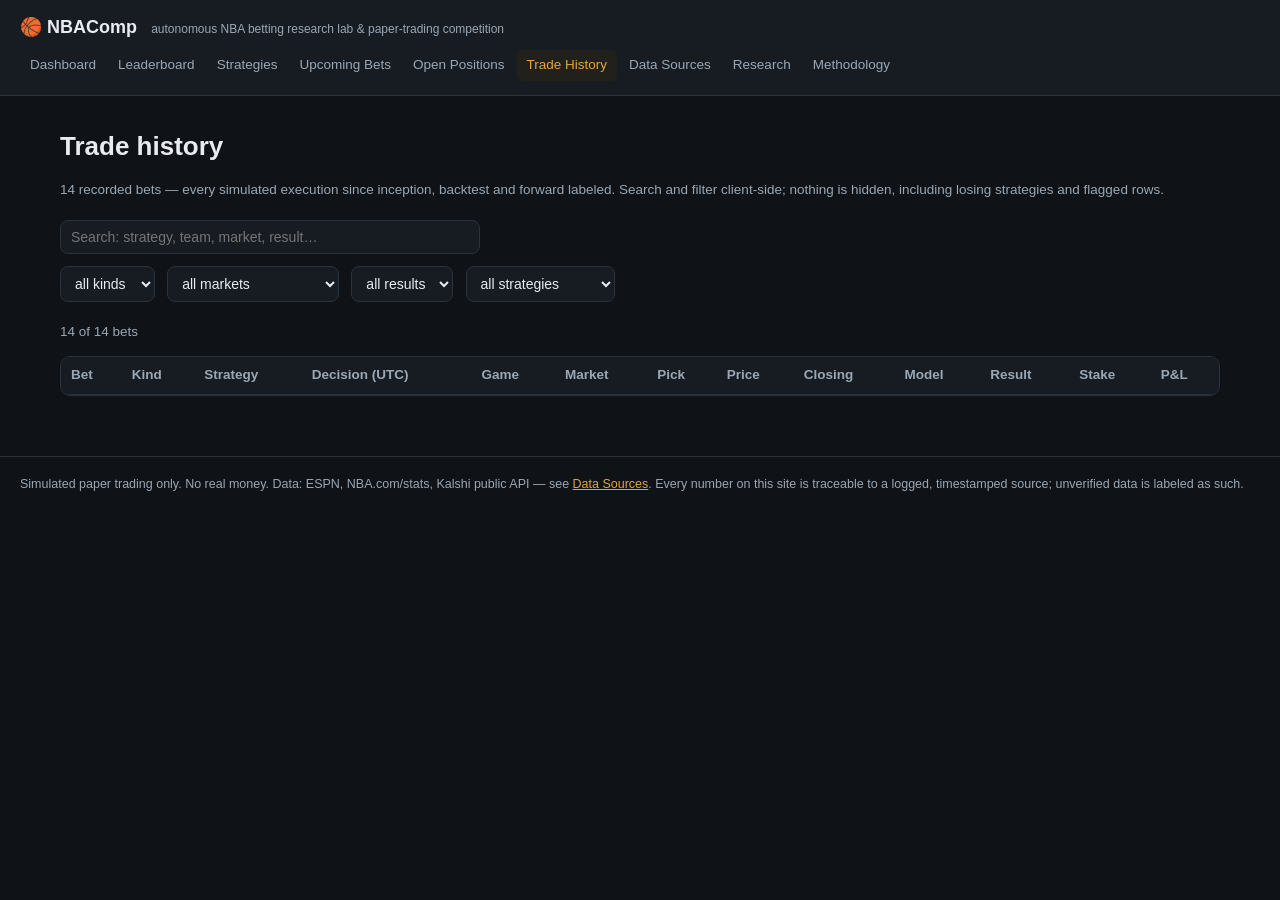
==== commit 972290f8: "[auto] collect + pipeline + site build 2026-09-22T03:45:23Z" ====
--- a/history.html
+++ b/history.html
@@ -9,7 +9,7 @@
 <nav><a href="index.html">Dashboard</a><a href="leaderboard.html">Leaderboard</a><a href="strategies.html">Strategies</a><a href="upcoming.html">Upcoming Bets</a><a href="positions.html">Open Positions</a><a href="history.html" class="active">Trade History</a><a href="sources.html">Data Sources</a><a href="research.html">Research</a><a href="methodology.html">Methodology</a></nav></header>
 <main>
 <h1>Trade history</h1>
-<p class="muted">10 recorded bets — every simulated execution since inception, backtest and forward
+<p class="muted">14 recorded bets — every simulated execution since inception, backtest and forward
 labeled. Search and filter client-side; nothing is hidden, including losing strategies and flagged rows.</p>
 <input id="q" type="search" placeholder="Search: strategy, team, market, result…">
 <div class="filters">
@@ -27,7 +27,7 @@
 <th>Pick</th><th>Price</th><th>Closing</th><th>Model</th><th>Result</th><th>Stake</th><th>P&L</th></tr></thead>
 <tbody></tbody></table></div>
 <script>
-const DATA = [{"bet_id": "fo-7d24e2d7fe1c93cf", "kind": "forward", "run_id": "forward", "strategy_id": "NBA-002", "username": "PacePulsePete", "decision_utc": "2026-09-21T04:43:07Z", "game_id": "espn:401909089", "game_label": "PHI @ NYK 2026-10-20", "tipoff_utc": "2026-10-20T23:00Z", "market": "total", "selection": "under 231.5", "side": "under", "price": -110.0, "price_format": "american", "source": "line: espn snapshot or kalshi strike", "source_ts": "2026-09-21T04:43:07Z", "model_prob": 0.7127667328386137, "market_prob": 0.524, "edge": 0.18876673283861367, "stake_usd": 22.81, "to_win_usd": 20.73, "execution_status": "simulated_fill", "contracts": 0, "fill_price": -110.0, "fee_usd": 0.0, "closing_price": null, "result": "pending", "settlement_utc": null, "settlement_source": null, "pnl_usd": null, "roi": null, "verification": "PRICED-ASSUMPTION: no free historical totals price source; simulated at standard -110. Labeled, not hidden.", "notes": "model total 218.6 vs line 231.5 (-12.9)", "strategy_version": "1.0.0"}, {"bet_id": "fo-3b23008759eed538", "kind": "forward", "run_id": "forward", "strategy_id": "NBA-002", "username": "PacePulsePete", "decision_utc": "2026-09-21T04:34:04Z", "game_id": "espn:401909090", "game_label": "OKC @ SAS 2026-10-20", "tipoff_utc": "2026-10-21T01:30Z", "market": "total", "selection": "under 230.5", "side": "under", "price": -110.0, "price_format": "american", "source": "line: espn snapshot or kalshi strike", "source_ts": "2026-09-21T04:34:04Z", "model_prob": 0.7497123010327863, "market_prob": 0.524, "edge": 0.22571230103278628, "stake_usd": 30.0, "to_win_usd": 27.27, "execution_status": "simulated_fill", "contracts": 0, "fill_price": -110.0, "fee_usd": 0.0, "closing_price": null, "result": "pending", "settlement_utc": null, "settlement_source": null, "pnl_usd": null, "roi": null, "verification": "PRICED-ASSUMPTION: no free historical totals price source; simulated at standard -110. Labeled, not hidden.", "notes": "model total 215.0 vs line 230.5 (-15.5)", "strategy_version": "1.0.0"}, {"bet_id": "fo-2465213a43213105", "kind": "forward", "run_id": "forward", "strategy_id": "NBA-002", "username": "PacePulsePete", "decision_utc": "2026-09-21T04:34:04Z", "game_id": "espn:401909091", "game_label": "MIN @ MIA 2026-10-21", "tipoff_utc": "2026-10-21T23:30Z", "market": "total", "selection": "under 242.5", "side": "under", "price": -110.0, "price_format": "american", "source": "line: espn snapshot or kalshi strike", "source_ts": "2026-09-21T04:34:04Z", "model_prob": 0.829737801676319, "market_prob": 0.524, "edge": 0.30573780167631903, "stake_usd": 29.1, "to_win_usd": 26.45, "execution_status": "simulated_fill", "contracts": 0, "fill_price": -110.0, "fee_usd": 0.0, "closing_price": null, "result": "pending", "settlement_utc": null, "settlement_source": null, "pnl_usd": null, "roi": null, "verification": "PRICED-ASSUMPTION: no free historical totals price source; simulated at standard -110. Labeled, not hidden.", "notes": "model total 220.6 vs line 242.5 (-21.9)", "strategy_version": "1.0.0"}, {"bet_id": "fo-8c3f196e348dad6d", "kind": "forward", "run_id": "forward", "strategy_id": "NBA-002", "username": "PacePulsePete", "decision_utc": "2026-09-21T04:34:04Z", "game_id": "espn:401909838", "game_label": "UTA @ MEM 2026-10-21", "tipoff_utc": "2026-10-22T00:00Z", "market": "total", "selection": "under 241.5", "side": "under", "price": -110.0, "price_format": "american", "source": "line: espn snapshot or kalshi strike", "source_ts": "2026-09-21T04:34:04Z", "model_prob": 0.6890670149733318, "market_prob": 0.524, "edge": 0.16506701497333176, "stake_usd": 28.23, "to_win_usd": 25.66, "execution_status": "simulated_fill", "contracts": 0, "fill_price": -110.0, "fee_usd": 0.0, "closing_price": null, "result": "pending", "settlement_utc": null, "settlement_source": null, "pnl_usd": null, "roi": null, "verification": "PRICED-ASSUMPTION: no free historical totals price source; simulated at standard -110. Labeled, not hidden.", "notes": "model total 230.2 vs line 241.5 (-11.3)", "strategy_version": "1.0.0"}, {"bet_id": "fo-d118a58ba42e5c41", "kind": "forward", "run_id": "forward", "strategy_id": "NBA-002", "username": "PacePulsePete", "decision_utc": "2026-09-21T04:34:04Z", "game_id": "espn:401909839", "game_label": "IND @ NOP 2026-10-21", "tipoff_utc": "2026-10-22T00:00Z", "market": "total", "selection": "under 242.5", "side": "under", "price": -110.0, "price_format": "american", "source": "line: espn snapshot or kalshi strike", "source_ts": "2026-09-21T04:34:04Z", "model_prob": 0.7059724035778527, "market_prob": 0.524, "edge": 0.18197240357785271, "stake_usd": 27.38, "to_win_usd": 24.89, "execution_status": "simulated_fill", "contracts": 0, "fill_price": -110.0, "fee_usd": 0.0, "closing_price": null, "result": "pending", "settlement_utc": null, "settlement_source": null, "pnl_usd": null, "roi": null, "verification": "PRICED-ASSUMPTION: no free historical totals price source; simulated at standard -110. Labeled, not hidden.", "notes": "model total 230.0 vs line 242.5 (-12.5)", "strategy_version": "1.0.0"}, {"bet_id": "fo-620174966c76e90c", "kind": "forward", "run_id": "forward", "strategy_id": "NBA-002", "username": "PacePulsePete", "decision_utc": "2026-09-21T04:34:04Z", "game_id": "espn:401909840", "game_label": "DAL @ HOU 2026-10-21", "tipoff_utc": "2026-10-22T00:30Z", "market": "total", "selection": "under 227.5", "side": "under", "price": -110.0, "price_format": "american", "source": "line: espn snapshot or kalshi strike", "source_ts": "2026-09-21T04:34:04Z", "model_prob": 0.6478983671080172, "market_prob": 0.524, "edge": 0.12389836710801716, "stake_usd": 26.56, "to_win_usd": 24.14, "execution_status": "simulated_fill", "contracts": 0, "fill_price": -110.0, "fee_usd": 0.0, "closing_price": null, "result": "pending", "settlement_utc": null, "settlement_source": null, "pnl_usd": null, "roi": null, "verification": "PRICED-ASSUMPTION: no free historical totals price source; simulated at standard -110. Labeled, not hidden.", "notes": "model total 218.8 vs line 227.5 (-8.7)", "strategy_version": "1.0.0"}, {"bet_id": "fo-ebd39e0b81dea98e", "kind": "forward", "run_id": "forward", "strategy_id": "NBA-002", "username": "PacePulsePete", "decision_utc": "2026-09-21T04:34:04Z", "game_id": "espn:401909841", "game_label": "PHX @ POR 2026-10-21", "tipoff_utc": "2026-10-22T02:00Z", "market": "total", "selection": "under 235.5", "side": "under", "price": -110.0, "price_format": "american", "source": "line: espn snapshot or kalshi strike", "source_ts": "2026-09-21T04:34:04Z", "model_prob": 0.712153584233367, "market_prob": 0.524, "edge": 0.18815358423336703, "stake_usd": 25.76, "to_win_usd": 23.42, "execution_status": "simulated_fill", "contracts": 0, "fill_price": -110.0, "fee_usd": 0.0, "closing_price": null, "result": "pending", "settlement_utc": null, "settlement_source": null, "pnl_usd": null, "roi": null, "verification": "PRICED-ASSUMPTION: no free historical totals price source; simulated at standard -110. Labeled, not hidden.", "notes": "model total 222.6 vs line 235.5 (-12.9)", "strategy_version": "1.0.0"}, {"bet_id": "fo-70ee1a6dc3d56b0b", "kind": "forward", "run_id": "forward", "strategy_id": "NBA-002", "username": "PacePulsePete", "decision_utc": "2026-09-21T04:34:04Z", "game_id": "espn:401909094", "game_label": "DEN @ OKC 2026-10-22", "tipoff_utc": "2026-10-23T01:30Z", "market": "total", "selection": "under 232.5", "side": "under", "price": -110.0, "price_format": "american", "source": "line: espn snapshot or kalshi strike", "source_ts": "2026-09-21T04:34:04Z", "model_prob": 0.6546166413805494, "market_prob": 0.524, "edge": 0.1306166413805494, "stake_usd": 24.99, "to_win_usd": 22.72, "execution_status": "simulated_fill", "contracts": 0, "fill_price": -110.0, "fee_usd": 0.0, "closing_price": null, "result": "pending", "settlement_utc": null, "settlement_source": null, "pnl_usd": null, "roi": null, "verification": "PRICED-ASSUMPTION: no free historical totals price source; simulated at standard -110. Labeled, not hidden.", "notes": "model total 223.4 vs line 232.5 (-9.1)", "strategy_version": "1.0.0"}, {"bet_id": "fo-d48ae1e5ae807a46", "kind": "forward", "run_id": "forward", "strategy_id": "NBA-002", "username": "PacePulsePete", "decision_utc": "2026-09-21T04:34:04Z", "game_id": "espn:401909282", "game_label": "IND @ MIA 2026-10-30", "tipoff_utc": "2026-10-31T00:00Z", "market": "total", "selection": "under 241.5", "side": "under", "price": -110.0, "price_format": "american", "source": "line: espn snapshot or kalshi strike", "source_ts": "2026-09-21T04:34:04Z", "model_prob": 0.7511130463824878, "market_prob": 0.524, "edge": 0.22711304638248775, "stake_usd": 24.24, "to_win_usd": 22.03, "execution_status": "simulated_fill", "contracts": 0, "fill_price": -110.0, "fee_usd": 0.0, "closing_price": null, "result": "pending", "settlement_utc": null, "settlement_source": null, "pnl_usd": null, "roi": null, "verification": "PRICED-ASSUMPTION: no free historical totals price source; simulated at standard -110. Labeled, not hidden.", "notes": "model total 225.9 vs line 241.5 (-15.6)", "strategy_version": "1.0.0"}, {"bet_id": "fo-ddb6699eb54471ed", "kind": "forward", "run_id": "forward", "strategy_id": "NBA-002", "username": "PacePulsePete", "decision_utc": "2026-09-21T04:34:04Z", "game_id": "espn:401909283", "game_label": "HOU @ DAL 2026-10-30", "tipoff_utc": "2026-10-31T00:00Z", "market": "total", "selection": "under 227.5", "side": "under", "price": -110.0, "price_format": "american", "source": "line: espn snapshot or kalshi strike", "source_ts": "2026-09-21T04:34:04Z", "model_prob": 0.6478983671080172, "market_prob": 0.524, "edge": 0.12389836710801716, "stake_usd": 23.51, "to_win_usd": 21.37, "execution_status": "simulated_fill", "contracts": 0, "fill_price": -110.0, "fee_usd": 0.0, "closing_price": null, "result": "pending", "settlement_utc": null, "settlement_source": null, "pnl_usd": null, "roi": null, "verification": "PRICED-ASSUMPTION: no free historical totals price source; simulated at standard -110. Labeled, not hidden.", "notes": "model total 218.8 vs line 227.5 (-8.7)", "strategy_version": "1.0.0"}];
+const DATA = [{"bet_id": "fo-9829be213fb2ef42", "kind": "forward", "run_id": "forward", "strategy_id": "NBA-026", "username": "SpreadSageSam", "decision_utc": "2026-09-22T03:45:23Z", "game_id": "espn:401909840", "game_label": "DAL @ HOU 2026-10-21", "tipoff_utc": "2026-10-22T00:30Z", "market": "spread", "selection": "home -8.5", "side": "home", "price": -110.0, "price_format": "american", "source": "line: espn snapshot or kalshi strike", "source_ts": "2026-09-22T03:45:23Z", "model_prob": 0.5749486143837703, "market_prob": 0.5238, "edge": 0.05113909057424648, "stake_usd": 6.7125, "to_win_usd": 6.1, "execution_status": "simulated_fill", "contracts": 0, "fill_price": -110.0, "fee_usd": 0.0, "closing_price": null, "result": "pending", "settlement_utc": null, "settlement_source": null, "pnl_usd": null, "roi": null, "verification": "PRICED-ASSUMPTION: no free historical totals price source; simulated at standard -110. Labeled, not hidden.", "notes": "elo margin +13.2 vs home spread -8.5 (cover +4.7) | policy: raw p=0.651, shrink=0.60 -> p=0.575 (edge +0.051), tier=forward_only", "strategy_version": "1.0.0"}, {"bet_id": "fo-1a23d62c218b4d46", "kind": "forward", "run_id": "forward", "strategy_id": "NBA-026", "username": "SpreadSageSam", "decision_utc": "2026-09-22T03:45:23Z", "game_id": "espn:401909092", "game_label": "GSW @ LAL 2026-10-21", "tipoff_utc": "2026-10-22T02:00Z", "market": "spread", "selection": "home -4.5", "side": "home", "price": -110.0, "price_format": "american", "source": "line: espn snapshot or kalshi strike", "source_ts": "2026-09-22T03:45:23Z", "model_prob": 0.5715762230069688, "market_prob": 0.5238, "edge": 0.04776669919744492, "stake_usd": 6.2275, "to_win_usd": 5.66, "execution_status": "simulated_fill", "contracts": 0, "fill_price": -110.0, "fee_usd": 0.0, "closing_price": null, "result": "pending", "settlement_utc": null, "settlement_source": null, "pnl_usd": null, "roi": null, "verification": "PRICED-ASSUMPTION: no free historical totals price source; simulated at standard -110. Labeled, not hidden.", "notes": "elo margin +8.9 vs home spread -4.5 (cover +4.4) | policy: raw p=0.643, shrink=0.60 -> p=0.572 (edge +0.048), tier=forward_only", "strategy_version": "1.0.0"}, {"bet_id": "fo-7be8a2c7a670caa9", "kind": "forward", "run_id": "forward", "strategy_id": "NBA-026", "username": "SpreadSageSam", "decision_utc": "2026-09-22T03:45:23Z", "game_id": "espn:401909093", "game_label": "CLE @ PHI 2026-10-22", "tipoff_utc": "2026-10-22T23:00Z", "market": "spread", "selection": "away +4.5", "side": "away", "price": -110.0, "price_format": "american", "source": "line: espn snapshot or kalshi strike", "source_ts": "2026-09-22T03:45:23Z", "model_prob": 0.5795475472045047, "market_prob": 0.5238, "edge": 0.05573802339498091, "stake_usd": 7.22, "to_win_usd": 6.56, "execution_status": "simulated_fill", "contracts": 0, "fill_price": -110.0, "fee_usd": 0.0, "closing_price": null, "result": "pending", "settlement_utc": null, "settlement_source": null, "pnl_usd": null, "roi": null, "verification": "PRICED-ASSUMPTION: no free historical totals price source; simulated at standard -110. Labeled, not hidden.", "notes": "elo margin -0.5 vs home spread -4.5 (cover -5.0) | policy: raw p=0.663, shrink=0.60 -> p=0.580 (edge +0.056), tier=forward_only", "strategy_version": "1.0.0"}, {"bet_id": "fo-b3c6f63323103bde", "kind": "forward", "run_id": "forward", "strategy_id": "NBA-026", "username": "SpreadSageSam", "decision_utc": "2026-09-22T03:45:23Z", "game_id": "espn:401909096", "game_label": "HOU @ SAS 2026-10-23", "tipoff_utc": "2026-10-24T01:30Z", "market": "spread", "selection": "home -6.5", "side": "home", "price": -110.0, "price_format": "american", "source": "line: espn snapshot or kalshi strike", "source_ts": "2026-09-22T03:45:23Z", "model_prob": 0.574923643382472, "market_prob": 0.5238, "edge": 0.0511141195729482, "stake_usd": 6.5725, "to_win_usd": 5.98, "execution_status": "simulated_fill", "contracts": 0, "fill_price": -110.0, "fee_usd": 0.0, "closing_price": null, "result": "pending", "settlement_utc": null, "settlement_source": null, "pnl_usd": null, "roi": null, "verification": "PRICED-ASSUMPTION: no free historical totals price source; simulated at standard -110. Labeled, not hidden.", "notes": "elo margin +11.2 vs home spread -6.5 (cover +4.7) | policy: raw p=0.651, shrink=0.60 -> p=0.575 (edge +0.051), tier=forward_only", "strategy_version": "1.0.0"}, {"bet_id": "fo-7d24e2d7fe1c93cf", "kind": "forward", "run_id": "forward", "strategy_id": "NBA-002", "username": "PacePulsePete", "decision_utc": "2026-09-21T04:43:07Z", "game_id": "espn:401909089", "game_label": "PHI @ NYK 2026-10-20", "tipoff_utc": "2026-10-20T23:00Z", "market": "total", "selection": "under 231.5", "side": "under", "price": -110.0, "price_format": "american", "source": "line: espn snapshot or kalshi strike", "source_ts": "2026-09-21T04:43:07Z", "model_prob": 0.7127667328386137, "market_prob": 0.524, "edge": 0.18876673283861367, "stake_usd": 22.81, "to_win_usd": 20.73, "execution_status": "simulated_fill", "contracts": 0, "fill_price": -110.0, "fee_usd": 0.0, "closing_price": null, "result": "pending", "settlement_utc": null, "settlement_source": null, "pnl_usd": null, "roi": null, "verification": "PRICED-ASSUMPTION: no free historical totals price source; simulated at standard -110. Labeled, not hidden.", "notes": "model total 218.6 vs line 231.5 (-12.9)", "strategy_version": "1.0.0"}, {"bet_id": "fo-3b23008759eed538", "kind": "forward", "run_id": "forward", "strategy_id": "NBA-002", "username": "PacePulsePete", "decision_utc": "2026-09-21T04:34:04Z", "game_id": "espn:401909090", "game_label": "OKC @ SAS 2026-10-20", "tipoff_utc": "2026-10-21T01:30Z", "market": "total", "selection": "under 230.5", "side": "under", "price": -110.0, "price_format": "american", "source": "line: espn snapshot or kalshi strike", "source_ts": "2026-09-21T04:34:04Z", "model_prob": 0.7497123010327863, "market_prob": 0.524, "edge": 0.22571230103278628, "stake_usd": 30.0, "to_win_usd": 27.27, "execution_status": "simulated_fill", "contracts": 0, "fill_price": -110.0, "fee_usd": 0.0, "closing_price": null, "result": "pending", "settlement_utc": null, "settlement_source": null, "pnl_usd": null, "roi": null, "verification": "PRICED-ASSUMPTION: no free historical totals price source; simulated at standard -110. Labeled, not hidden.", "notes": "model total 215.0 vs line 230.5 (-15.5)", "strategy_version": "1.0.0"}, {"bet_id": "fo-2465213a43213105", "kind": "forward", "run_id": "forward", "strategy_id": "NBA-002", "username": "PacePulsePete", "decision_utc": "2026-09-21T04:34:04Z", "game_id": "espn:401909091", "game_label": "MIN @ MIA 2026-10-21", "tipoff_utc": "2026-10-21T23:30Z", "market": "total", "selection": "under 242.5", "side": "under", "price": -110.0, "price_format": "american", "source": "line: espn snapshot or kalshi strike", "source_ts": "2026-09-21T04:34:04Z", "model_prob": 0.829737801676319, "market_prob": 0.524, "edge": 0.30573780167631903, "stake_usd": 29.1, "to_win_usd": 26.45, "execution_status": "simulated_fill", "contracts": 0, "fill_price": -110.0, "fee_usd": 0.0, "closing_price": null, "result": "pending", "settlement_utc": null, "settlement_source": null, "pnl_usd": null, "roi": null, "verification": "PRICED-ASSUMPTION: no free historical totals price source; simulated at standard -110. Labeled, not hidden.", "notes": "model total 220.6 vs line 242.5 (-21.9)", "strategy_version": "1.0.0"}, {"bet_id": "fo-8c3f196e348dad6d", "kind": "forward", "run_id": "forward", "strategy_id": "NBA-002", "username": "PacePulsePete", "decision_utc": "2026-09-21T04:34:04Z", "game_id": "espn:401909838", "game_label": "UTA @ MEM 2026-10-21", "tipoff_utc": "2026-10-22T00:00Z", "market": "total", "selection": "under 241.5", "side": "under", "price": -110.0, "price_format": "american", "source": "line: espn snapshot or kalshi strike", "source_ts": "2026-09-21T04:34:04Z", "model_prob": 0.6890670149733318, "market_prob": 0.524, "edge": 0.16506701497333176, "stake_usd": 28.23, "to_win_usd": 25.66, "execution_status": "simulated_fill", "contracts": 0, "fill_price": -110.0, "fee_usd": 0.0, "closing_price": null, "result": "pending", "settlement_utc": null, "settlement_source": null, "pnl_usd": null, "roi": null, "verification": "PRICED-ASSUMPTION: no free historical totals price source; simulated at standard -110. Labeled, not hidden.", "notes": "model total 230.2 vs line 241.5 (-11.3)", "strategy_version": "1.0.0"}, {"bet_id": "fo-d118a58ba42e5c41", "kind": "forward", "run_id": "forward", "strategy_id": "NBA-002", "username": "PacePulsePete", "decision_utc": "2026-09-21T04:34:04Z", "game_id": "espn:401909839", "game_label": "IND @ NOP 2026-10-21", "tipoff_utc": "2026-10-22T00:00Z", "market": "total", "selection": "under 242.5", "side": "under", "price": -110.0, "price_format": "american", "source": "line: espn snapshot or kalshi strike", "source_ts": "2026-09-21T04:34:04Z", "model_prob": 0.7059724035778527, "market_prob": 0.524, "edge": 0.18197240357785271, "stake_usd": 27.38, "to_win_usd": 24.89, "execution_status": "simulated_fill", "contracts": 0, "fill_price": -110.0, "fee_usd": 0.0, "closing_price": null, "result": "pending", "settlement_utc": null, "settlement_source": null, "pnl_usd": null, "roi": null, "verification": "PRICED-ASSUMPTION: no free historical totals price source; simulated at standard -110. Labeled, not hidden.", "notes": "model total 230.0 vs line 242.5 (-12.5)", "strategy_version": "1.0.0"}, {"bet_id": "fo-620174966c76e90c", "kind": "forward", "run_id": "forward", "strategy_id": "NBA-002", "username": "PacePulsePete", "decision_utc": "2026-09-21T04:34:04Z", "game_id": "espn:401909840", "game_label": "DAL @ HOU 2026-10-21", "tipoff_utc": "2026-10-22T00:30Z", "market": "total", "selection": "under 227.5", "side": "under", "price": -110.0, "price_format": "american", "source": "line: espn snapshot or kalshi strike", "source_ts": "2026-09-21T04:34:04Z", "model_prob": 0.6478983671080172, "market_prob": 0.524, "edge": 0.12389836710801716, "stake_usd": 26.56, "to_win_usd": 24.14, "execution_status": "simulated_fill", "contracts": 0, "fill_price": -110.0, "fee_usd": 0.0, "closing_price": null, "result": "pending", "settlement_utc": null, "settlement_source": null, "pnl_usd": null, "roi": null, "verification": "PRICED-ASSUMPTION: no free historical totals price source; simulated at standard -110. Labeled, not hidden.", "notes": "model total 218.8 vs line 227.5 (-8.7)", "strategy_version": "1.0.0"}, {"bet_id": "fo-ebd39e0b81dea98e", "kind": "forward", "run_id": "forward", "strategy_id": "NBA-002", "username": "PacePulsePete", "decision_utc": "2026-09-21T04:34:04Z", "game_id": "espn:401909841", "game_label": "PHX @ POR 2026-10-21", "tipoff_utc": "2026-10-22T02:00Z", "market": "total", "selection": "under 235.5", "side": "under", "price": -110.0, "price_format": "american", "source": "line: espn snapshot or kalshi strike", "source_ts": "2026-09-21T04:34:04Z", "model_prob": 0.712153584233367, "market_prob": 0.524, "edge": 0.18815358423336703, "stake_usd": 25.76, "to_win_usd": 23.42, "execution_status": "simulated_fill", "contracts": 0, "fill_price": -110.0, "fee_usd": 0.0, "closing_price": null, "result": "pending", "settlement_utc": null, "settlement_source": null, "pnl_usd": null, "roi": null, "verification": "PRICED-ASSUMPTION: no free historical totals price source; simulated at standard -110. Labeled, not hidden.", "notes": "model total 222.6 vs line 235.5 (-12.9)", "strategy_version": "1.0.0"}, {"bet_id": "fo-70ee1a6dc3d56b0b", "kind": "forward", "run_id": "forward", "strategy_id": "NBA-002", "username": "PacePulsePete", "decision_utc": "2026-09-21T04:34:04Z", "game_id": "espn:401909094", "game_label": "DEN @ OKC 2026-10-22", "tipoff_utc": "2026-10-23T01:30Z", "market": "total", "selection": "under 232.5", "side": "under", "price": -110.0, "price_format": "american", "source": "line: espn snapshot or kalshi strike", "source_ts": "2026-09-21T04:34:04Z", "model_prob": 0.6546166413805494, "market_prob": 0.524, "edge": 0.1306166413805494, "stake_usd": 24.99, "to_win_usd": 22.72, "execution_status": "simulated_fill", "contracts": 0, "fill_price": -110.0, "fee_usd": 0.0, "closing_price": null, "result": "pending", "settlement_utc": null, "settlement_source": null, "pnl_usd": null, "roi": null, "verification": "PRICED-ASSUMPTION: no free historical totals price source; simulated at standard -110. Labeled, not hidden.", "notes": "model total 223.4 vs line 232.5 (-9.1)", "strategy_version": "1.0.0"}, {"bet_id": "fo-d48ae1e5ae807a46", "kind": "forward", "run_id": "forward", "strategy_id": "NBA-002", "username": "PacePulsePete", "decision_utc": "2026-09-21T04:34:04Z", "game_id": "espn:401909282", "game_label": "IND @ MIA 2026-10-30", "tipoff_utc": "2026-10-31T00:00Z", "market": "total", "selection": "under 241.5", "side": "under", "price": -110.0, "price_format": "american", "source": "line: espn snapshot or kalshi strike", "source_ts": "2026-09-21T04:34:04Z", "model_prob": 0.7511130463824878, "market_prob": 0.524, "edge": 0.22711304638248775, "stake_usd": 24.24, "to_win_usd": 22.03, "execution_status": "simulated_fill", "contracts": 0, "fill_price": -110.0, "fee_usd": 0.0, "closing_price": null, "result": "pending", "settlement_utc": null, "settlement_source": null, "pnl_usd": null, "roi": null, "verification": "PRICED-ASSUMPTION: no free historical totals price source; simulated at standard -110. Labeled, not hidden.", "notes": "model total 225.9 vs line 241.5 (-15.6)", "strategy_version": "1.0.0"}, {"bet_id": "fo-ddb6699eb54471ed", "kind": "forward", "run_id": "forward", "strategy_id": "NBA-002", "username": "PacePulsePete", "decision_utc": "2026-09-21T04:34:04Z", "game_id": "espn:401909283", "game_label": "HOU @ DAL 2026-10-30", "tipoff_utc": "2026-10-31T00:00Z", "market": "total", "selection": "under 227.5", "side": "under", "price": -110.0, "price_format": "american", "source": "line: espn snapshot or kalshi strike", "source_ts": "2026-09-21T04:34:04Z", "model_prob": 0.6478983671080172, "market_prob": 0.524, "edge": 0.12389836710801716, "stake_usd": 23.51, "to_win_usd": 21.37, "execution_status": "simulated_fill", "contracts": 0, "fill_price": -110.0, "fee_usd": 0.0, "closing_price": null, "result": "pending", "settlement_utc": null, "settlement_source": null, "pnl_usd": null, "roi": null, "verification": "PRICED-ASSUMPTION: no free historical totals price source; simulated at standard -110. Labeled, not hidden.", "notes": "model total 218.8 vs line 227.5 (-8.7)", "strategy_version": "1.0.0"}];
 const tb = document.querySelector('#hist tbody');
 const sel = document.getElementById('f_strat');
 [...new Set(DATA.map(d => d.username))].sort().forEach(u => {
